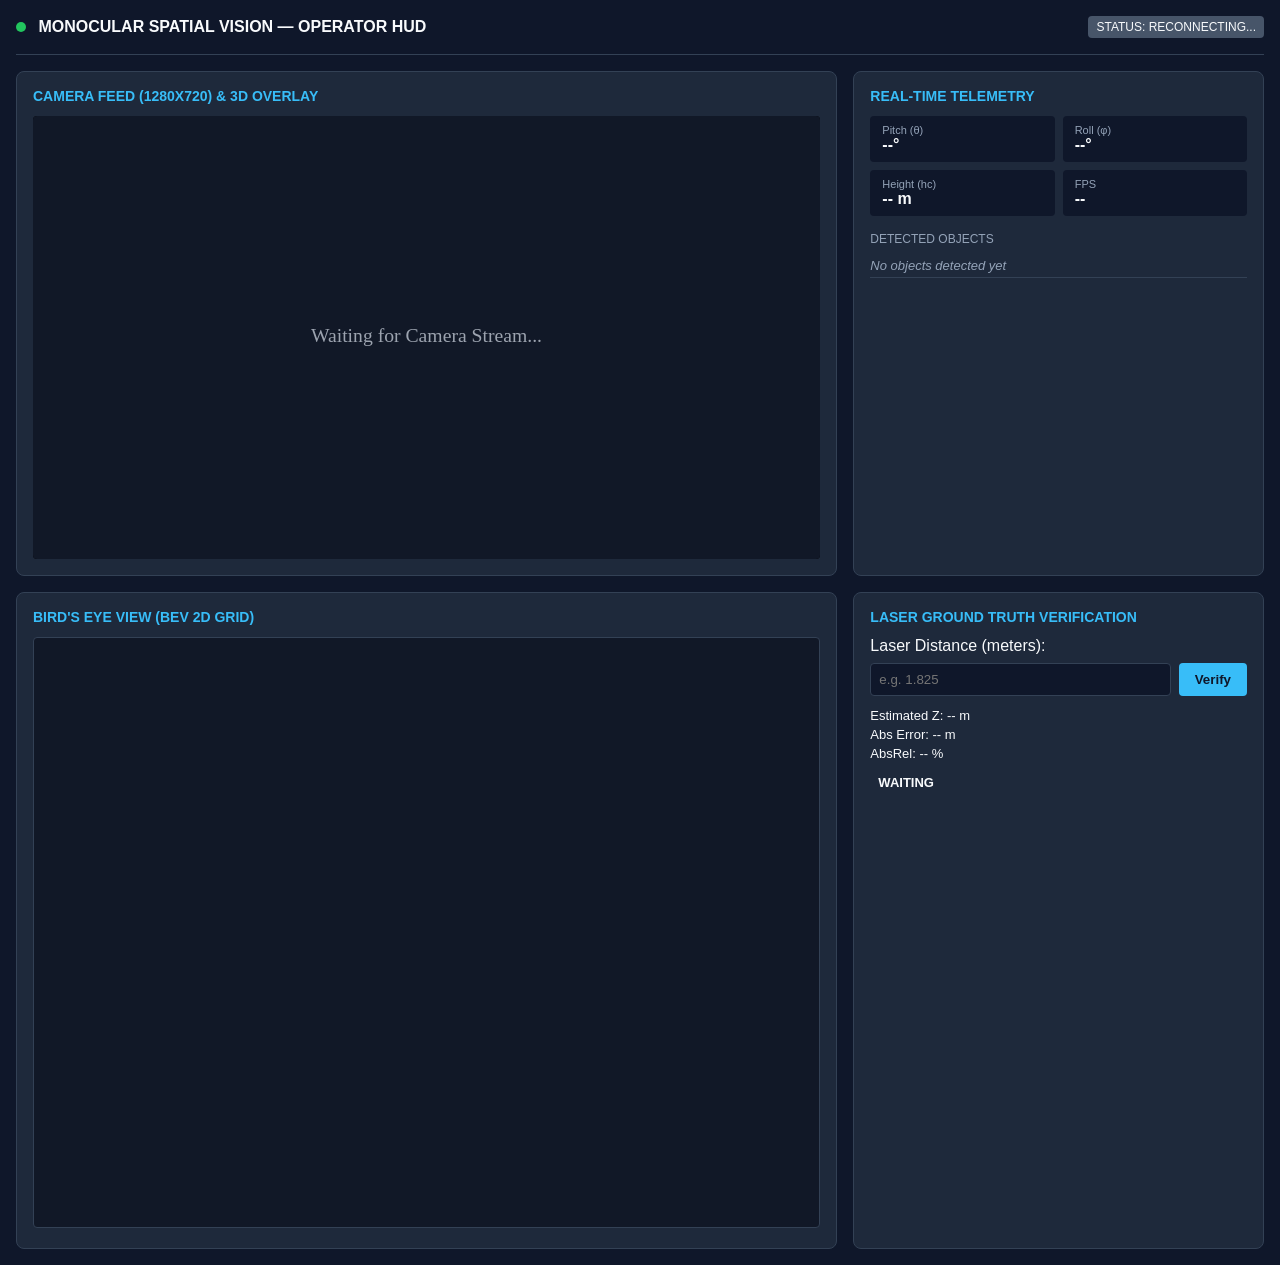
==== services/backend/app/static/hud/index.html @ 333a44da "add service folder structure" ====
<!DOCTYPE html>
<html lang="en">
<head>
  <meta charset="UTF-8">
  <meta name="viewport" content="width=device-width, initial-scale=1.0">
  <title>Monocular Spatial Vision — Operator HUD</title>
  <link rel="stylesheet" href="style.css">
</head>
<body>
  <header class="header">
    <div class="logo">
      <span class="indicator live"></span>
      <strong>MONOCULAR SPATIAL VISION — OPERATOR HUD</strong>
    </div>
    <div class="status-badge" id="hud-status">STATUS: CONNECTING...</div>
  </header>

  <main class="grid-container">
    <!-- Camera Live Feed -->
    <section class="card feed-card">
      <div class="card-title">Camera Feed (1280x720) &amp; 3D Overlay</div>
      <div class="feed-wrapper">
        <img id="mjpeg-stream" src="/api/v1/stream/live" alt="Camera Feed" onerror="this.src='data:image/svg+xml,<svg xmlns=\'http://www.w3.org/2000/svg\' width=\'640\' height=\'360\'><rect width=\'100%\' height=\'100%\' fill=\'%23111827\'/><text x=\'50%\' y=\'50%\' fill=\'%239CA3AF\' dominant-baseline=\'middle\' text-anchor=\'middle\'>Waiting for Camera Stream...</text></svg>'">
      </div>
    </section>

    <!-- Telemetry Panel -->
    <section class="card stats-card">
      <div class="card-title">Real-Time Telemetry</div>
      <div class="stats-grid">
        <div class="stat-box"><span class="label">Pitch (θ)</span><span class="value" id="val-pitch">--°</span></div>
        <div class="stat-box"><span class="label">Roll (φ)</span><span class="value" id="val-roll">--°</span></div>
        <div class="stat-box"><span class="label">Height (hc)</span><span class="value" id="val-height">-- m</span></div>
        <div class="stat-box"><span class="label">FPS</span><span class="value" id="val-fps">--</span></div>
      </div>

      <div class="card-subtitle">Detected Objects</div>
      <ul class="object-list" id="object-list">
        <li class="empty-msg">No objects detected yet</li>
      </ul>
    </section>

    <!-- Bird's Eye View (BEV) -->
    <section class="card bev-card">
      <div class="card-title">Bird's Eye View (BEV 2D Grid)</div>
      <canvas id="bev-canvas" width="400" height="300"></canvas>
    </section>

    <!-- Laser Ground Truth Benchmark -->
    <section class="card laser-card">
      <div class="card-title">Laser Ground Truth Verification</div>
      <form id="laser-form">
        <label for="laser-input">Laser Distance (meters):</label>
        <div class="input-row">
          <input type="number" id="laser-input" step="0.001" placeholder="e.g. 1.825" required>
          <button type="submit" id="btn-verify">Verify</button>
        </div>
      </form>
      <div class="benchmark-result" id="benchmark-result">
        <div>Estimated Z: <span id="res-est">--</span> m</div>
        <div>Abs Error: <span id="res-abs">--</span> m</div>
        <div>AbsRel: <span id="res-absrel">--</span> %</div>
        <div class="badge" id="res-badge">WAITING</div>
      </div>
    </section>
  </main>

  <script src="app.js"></script>
</body>
</html>
---- services/backend/app/static/hud/style.css ----
/* Operator HUD Styling (Dark Theme) */

:root {
  --bg-primary: #0F172A;
  --bg-card: #1E293B;
  --border-color: #334155;
  --text-main: #F8FAFC;
  --text-muted: #94A3B8;
  --accent-blue: #38BDF8;
  --accent-green: #22C55E;
  --accent-red: #EF4444;
}

* {
  box-sizing: border-box;
  margin: 0;
  padding: 0;
}

body {
  font-family: -apple-system, BlinkMacSystemFont, "Segoe UI", Roboto, sans-serif;
  background-color: var(--bg-primary);
  color: var(--text-main);
  padding: 16px;
}

.header {
  display: flex;
  justify-content: space-between;
  align-items: center;
  padding-bottom: 16px;
  border-bottom: 1px solid var(--border-color);
  margin-bottom: 16px;
}

.indicator.live {
  display: inline-block;
  width: 10px;
  height: 10px;
  background-color: var(--accent-green);
  border-radius: 50%;
  margin-right: 8px;
}

.status-badge {
  font-size: 12px;
  padding: 4px 8px;
  border-radius: 4px;
  background-color: #475569;
}

.status-badge.online {
  background-color: var(--accent-green);
  color: #0F172A;
  font-weight: bold;
}

.grid-container {
  display: grid;
  grid-template-columns: 2fr 1fr;
  grid-gap: 16px;
}

.card {
  background-color: var(--bg-card);
  border: 1px solid var(--border-color);
  border-radius: 8px;
  padding: 16px;
}

.card-title {
  font-size: 14px;
  font-weight: 600;
  text-transform: uppercase;
  color: var(--accent-blue);
  margin-bottom: 12px;
}

.card-subtitle {
  font-size: 12px;
  color: var(--text-muted);
  text-transform: uppercase;
  margin: 16px 0 8px 0;
}

.feed-wrapper {
  position: relative;
  background-color: #000;
  border-radius: 4px;
  overflow: hidden;
  aspect-ratio: 16 / 9;
}

.feed-wrapper img {
  width: 100%;
  height: 100%;
  object-fit: contain;
}

.stats-grid {
  display: grid;
  grid-template-columns: 1fr 1fr;
  grid-gap: 8px;
}

.stat-box {
  background-color: #0F172A;
  padding: 8px 12px;
  border-radius: 4px;
  display: flex;
  flex-direction: column;
}

.stat-box .label {
  font-size: 11px;
  color: var(--text-muted);
}

.stat-box .value {
  font-size: 16px;
  font-weight: bold;
  color: var(--text-main);
}

.object-list {
  list-style: none;
  font-size: 13px;
  max-height: 120px;
  overflow-y: auto;
}

.object-list li {
  padding: 4px 0;
  border-bottom: 1px solid var(--border-color);
}

.empty-msg {
  color: var(--text-muted);
  font-style: italic;
}

#bev-canvas {
  width: 100%;
  height: auto;
  border: 1px solid var(--border-color);
  border-radius: 4px;
  background-color: #111827;
}

.input-row {
  display: flex;
  gap: 8px;
  margin-top: 8px;
}

input[type="number"] {
  flex: 1;
  padding: 8px;
  background-color: #0F172A;
  border: 1px solid var(--border-color);
  color: var(--text-main);
  border-radius: 4px;
}

button {
  padding: 8px 16px;
  background-color: var(--accent-blue);
  color: #0F172A;
  font-weight: bold;
  border: none;
  border-radius: 4px;
  cursor: pointer;
}

.benchmark-result {
  margin-top: 12px;
  font-size: 13px;
  display: flex;
  flex-direction: column;
  gap: 4px;
}

.badge {
  display: inline-block;
  padding: 4px 8px;
  border-radius: 4px;
  font-weight: bold;
  width: fit-content;
  margin-top: 6px;
}

.badge.pass {
  background-color: var(--accent-green);
  color: #0F172A;
}

.badge.fail {
  background-color: var(--accent-red);
  color: #FFFFFF;
}
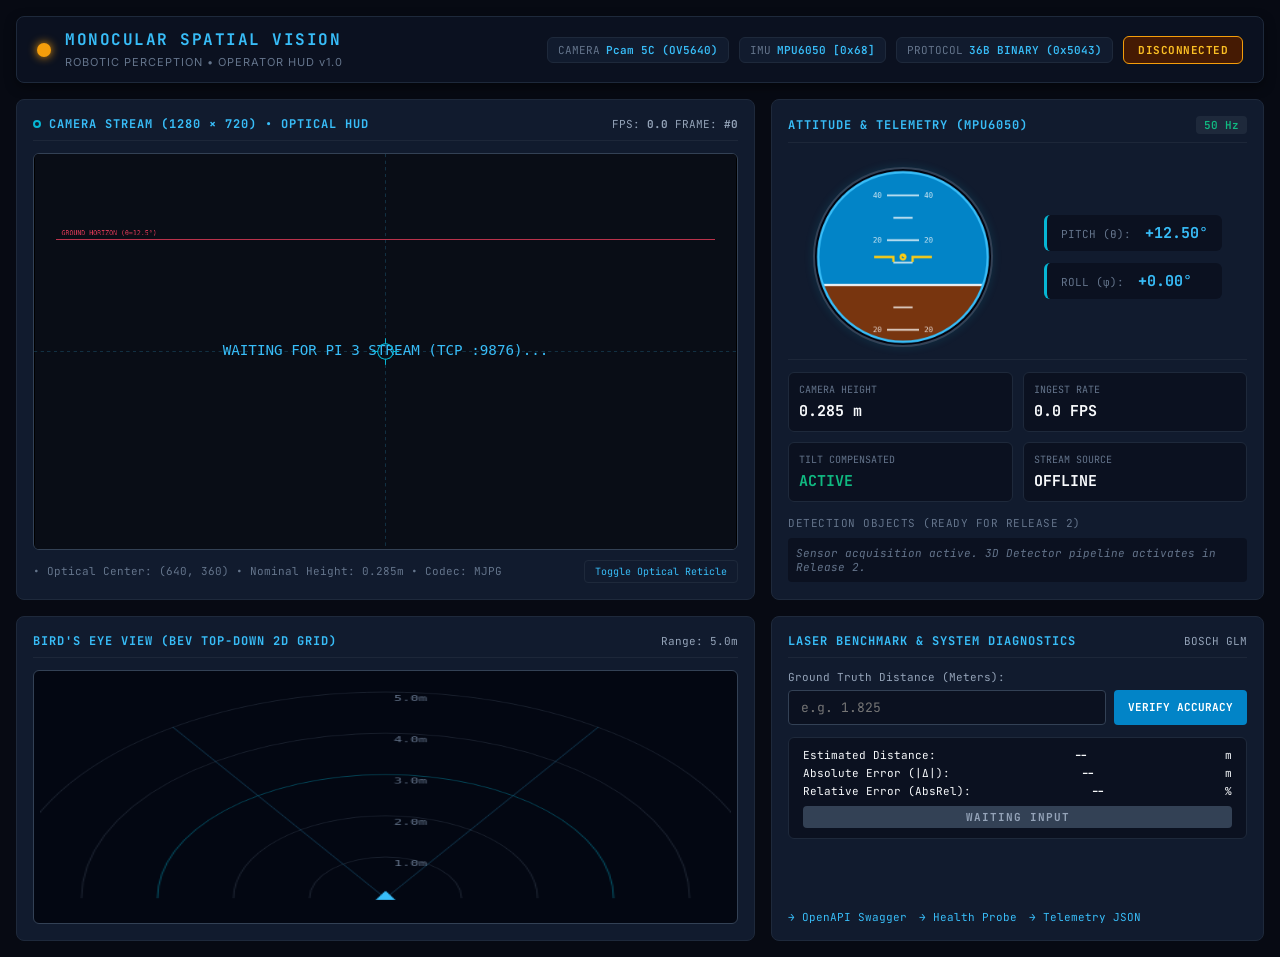
==== commit ae8df052: "feat(release-1): implement Pi 3 capture agent, ingest service, and Operator HUD - Add production dri" ====
--- a/services/backend/app/static/hud/index.html
+++ b/services/backend/app/static/hud/index.html
@@ -5,64 +5,140 @@
   <meta name="viewport" content="width=device-width, initial-scale=1.0">
   <title>Monocular Spatial Vision — Operator HUD</title>
   <link rel="stylesheet" href="style.css">
+  <link rel="preconnect" href="https://fonts.googleapis.com">
+  <link rel="preconnect" href="https://fonts.gstatic.com" crossorigin>
+  <link href="https://fonts.googleapis.com/css2?family=JetBrains+Mono:wght@400;600;700&family=Inter:wght@400;500;600;700&display=swap" rel="stylesheet">
 </head>
 <body>
+  <!-- Top Navigation Bar -->
   <header class="header">
-    <div class="logo">
-      <span class="indicator live"></span>
-      <strong>MONOCULAR SPATIAL VISION — OPERATOR HUD</strong>
+    <div class="logo-group">
+      <span class="status-orb" id="orb-status"></span>
+      <div class="title-meta">
+        <h1 class="brand-title">MONOCULAR SPATIAL VISION</h1>
+        <span class="brand-subtitle">ROBOTIC PERCEPTION &bull; OPERATOR HUD v1.0</span>
+      </div>
     </div>
-    <div class="status-badge" id="hud-status">STATUS: CONNECTING...</div>
+
+    <div class="header-badges">
+      <div class="hud-pill"><span class="pill-label">CAMERA</span><span class="pill-val" id="badge-cam">Pcam 5C (OV5640)</span></div>
+      <div class="hud-pill"><span class="pill-label">IMU</span><span class="pill-val" id="badge-imu">MPU6050 [0x68]</span></div>
+      <div class="hud-pill"><span class="pill-label">PROTOCOL</span><span class="pill-val">36B BINARY (0x5043)</span></div>
+      <div class="status-badge connecting" id="hud-status">CONNECTING...</div>
+    </div>
   </header>
 
+  <!-- Main 4-Quadrant Tactical Grid -->
   <main class="grid-container">
-    <!-- Camera Live Feed -->
+
+    <!-- Quadrant 1: Camera Live Video Feed & Tactical Reticle -->
     <section class="card feed-card">
-      <div class="card-title">Camera Feed (1280x720) &amp; 3D Overlay</div>
+      <div class="card-header">
+        <div class="card-title">
+          <span class="reticle-icon"></span> CAMERA STREAM (1280 &times; 720) &bull; OPTICAL HUD
+        </div>
+        <div class="feed-metrics">
+          <span class="metric-tag">FPS: <strong id="val-cam-fps">0.0</strong></span>
+          <span class="metric-tag">FRAME: <strong id="val-frame-id">#0</strong></span>
+        </div>
+      </div>
+
       <div class="feed-wrapper">
-        <img id="mjpeg-stream" src="/api/v1/stream/live" alt="Camera Feed" onerror="this.src='data:image/svg+xml,<svg xmlns=\'http://www.w3.org/2000/svg\' width=\'640\' height=\'360\'><rect width=\'100%\' height=\'100%\' fill=\'%23111827\'/><text x=\'50%\' y=\'50%\' fill=\'%239CA3AF\' dominant-baseline=\'middle\' text-anchor=\'middle\'>Waiting for Camera Stream...</text></svg>'">
+        <img id="mjpeg-stream" src="/api/v1/stream/live" alt="Camera Stream" onerror="this.src='data:image/svg+xml,<svg xmlns=\'http://www.w3.org/2000/svg\' width=\'640\' height=\'360\'><rect width=\'100%\' height=\'100%\' fill=\'%23090d16\'/><text x=\'50%\' y=\'50%\' fill=\'%2338bdf8\' font-family=\'monospace\' dominant-baseline=\'middle\' text-anchor=\'middle\'>WAITING FOR PI 3 STREAM (TCP :9876)...</text></svg>'">
+        <!-- Canvas overlay for optical center, dynamic tilt line, and 3D projection -->
+        <canvas id="hud-overlay-canvas" width="1280" height="720"></canvas>
+      </div>
+
+      <div class="feed-footer">
+        <span class="stream-info">&bull; Optical Center: (640, 360) &bull; Nominal Height: 0.285m &bull; Codec: MJPG</span>
+        <button class="btn-ghost" id="btn-toggle-grid">Toggle Optical Reticle</button>
       </div>
     </section>
 
-    <!-- Telemetry Panel -->
+    <!-- Quadrant 2: IMU Artificial Horizon & Attitude Telemetry -->
     <section class="card stats-card">
-      <div class="card-title">Real-Time Telemetry</div>
-      <div class="stats-grid">
-        <div class="stat-box"><span class="label">Pitch (θ)</span><span class="value" id="val-pitch">--°</span></div>
-        <div class="stat-box"><span class="label">Roll (φ)</span><span class="value" id="val-roll">--°</span></div>
-        <div class="stat-box"><span class="label">Height (hc)</span><span class="value" id="val-height">-- m</span></div>
-        <div class="stat-box"><span class="label">FPS</span><span class="value" id="val-fps">--</span></div>
+      <div class="card-header">
+        <div class="card-title">ATTITUDE & TELEMETRY (MPU6050)</div>
+        <span class="rate-badge">50 Hz</span>
       </div>
 
-      <div class="card-subtitle">Detected Objects</div>
+      <!-- Artificial Horizon Attitude Indicator Gauge -->
+      <div class="attitude-gauge-container">
+        <div class="horizon-ring">
+          <canvas id="attitude-canvas" width="220" height="220"></canvas>
+        </div>
+        <div class="attitude-labels">
+          <div class="att-num"><span class="lbl">PITCH (&theta;):</span> <strong id="val-pitch">+12.50&deg;</strong></div>
+          <div class="att-num"><span class="lbl">ROLL (&phi;):</span> <strong id="val-roll">+0.00&deg;</strong></div>
+        </div>
+      </div>
+
+      <!-- Telemetry Value Grid -->
+      <div class="stats-grid">
+        <div class="stat-box">
+          <span class="label">CAMERA HEIGHT</span>
+          <span class="value" id="val-height">0.285 m</span>
+        </div>
+        <div class="stat-box">
+          <span class="label">INGEST RATE</span>
+          <span class="value" id="val-fps">0.0 FPS</span>
+        </div>
+        <div class="stat-box">
+          <span class="label">TILT COMPENSATED</span>
+          <span class="value val-highlight" id="val-tilt-comp">ACTIVE</span>
+        </div>
+        <div class="stat-box">
+          <span class="label">STREAM SOURCE</span>
+          <span class="value" id="val-stream-source">STANDBY</span>
+        </div>
+      </div>
+
+      <div class="card-subtitle">DETECTION OBJECTS (READY FOR RELEASE 2)</div>
       <ul class="object-list" id="object-list">
-        <li class="empty-msg">No objects detected yet</li>
+        <li class="empty-msg">Sensor acquisition active. 3D Detector pipeline activates in Release 2.</li>
       </ul>
     </section>
 
-    <!-- Bird's Eye View (BEV) -->
+    <!-- Quadrant 3: Bird's Eye View (BEV Top-Down Radar Canvas) -->
     <section class="card bev-card">
-      <div class="card-title">Bird's Eye View (BEV 2D Grid)</div>
-      <canvas id="bev-canvas" width="400" height="300"></canvas>
+      <div class="card-header">
+        <div class="card-title">BIRD'S EYE VIEW (BEV TOP-DOWN 2D GRID)</div>
+        <span class="metric-tag">Range: 5.0m</span>
+      </div>
+      <div class="bev-wrapper">
+        <canvas id="bev-canvas" width="500" height="320"></canvas>
+      </div>
     </section>
 
-    <!-- Laser Ground Truth Benchmark -->
+    <!-- Quadrant 4: Laser Ground Truth Verification & Quick Diagnostics -->
     <section class="card laser-card">
-      <div class="card-title">Laser Ground Truth Verification</div>
+      <div class="card-header">
+        <div class="card-title">LASER BENCHMARK & SYSTEM DIAGNOSTICS</div>
+        <span class="metric-tag">BOSCH GLM</span>
+      </div>
+
       <form id="laser-form">
-        <label for="laser-input">Laser Distance (meters):</label>
+        <label for="laser-input">Ground Truth Distance (Meters):</label>
         <div class="input-row">
           <input type="number" id="laser-input" step="0.001" placeholder="e.g. 1.825" required>
-          <button type="submit" id="btn-verify">Verify</button>
+          <button type="submit" id="btn-verify">VERIFY ACCURACY</button>
         </div>
       </form>
+
       <div class="benchmark-result" id="benchmark-result">
-        <div>Estimated Z: <span id="res-est">--</span> m</div>
-        <div>Abs Error: <span id="res-abs">--</span> m</div>
-        <div>AbsRel: <span id="res-absrel">--</span> %</div>
-        <div class="badge" id="res-badge">WAITING</div>
+        <div class="res-row"><span>Estimated Distance:</span> <strong id="res-est">--</strong> m</div>
+        <div class="res-row"><span>Absolute Error (|&Delta;|):</span> <strong id="res-abs">--</strong> m</div>
+        <div class="res-row"><span>Relative Error (AbsRel):</span> <strong id="res-absrel">--</strong> %</div>
+        <div class="badge-status waiting" id="res-badge">WAITING INPUT</div>
+      </div>
+
+      <div class="system-links">
+        <a href="/docs" target="_blank" class="sys-link">&rarr; OpenAPI Swagger</a>
+        <a href="/health" target="_blank" class="sys-link">&rarr; Health Probe</a>
+        <a href="/api/v1/telemetry" target="_blank" class="sys-link">&rarr; Telemetry JSON</a>
       </div>
     </section>
+
   </main>
 
   <script src="app.js"></script>
--- a/services/backend/app/static/hud/style.css
+++ b/services/backend/app/static/hud/style.css
@@ -1,14 +1,23 @@
-/* Operator HUD Styling (Dark Theme) */
+/* Operator HUD Styling — Tactical Dark Aerospace Theme */
 
 :root {
-  --bg-primary: #0F172A;
-  --bg-card: #1E293B;
-  --border-color: #334155;
-  --text-main: #F8FAFC;
-  --text-muted: #94A3B8;
-  --accent-blue: #38BDF8;
-  --accent-green: #22C55E;
-  --accent-red: #EF4444;
+  --bg-space: #070a13;
+  --bg-primary: #0b1120;
+  --bg-card: #111b2e;
+  --bg-card-hover: #162238;
+  --border-subtle: #1e293b;
+  --border-bright: #334155;
+  --text-main: #f8fafc;
+  --text-muted: #94a3b8;
+  --text-dim: #64748b;
+  --accent-cyan: #06b6d4;
+  --accent-sky: #38bdf8;
+  --accent-green: #10b981;
+  --accent-amber: #f59e0b;
+  --accent-red: #ef4444;
+  --glow-cyan: rgba(6, 182, 212, 0.25);
+  --font-mono: "JetBrains Mono", monospace, monospace;
+  --font-sans: "Inter", -apple-system, BlinkMacSystemFont, "Segoe UI", Roboto, sans-serif;
 }
 
 * {
@@ -18,183 +27,468 @@
 }
 
 body {
-  font-family: -apple-system, BlinkMacSystemFont, "Segoe UI", Roboto, sans-serif;
-  background-color: var(--bg-primary);
+  font-family: var(--font-sans);
+  background-color: var(--bg-space);
   color: var(--text-main);
   padding: 16px;
-}
-
+  min-height: 100vh;
+  display: flex;
+  flex-direction: column;
+}
+
+/* Header */
 .header {
   display: flex;
   justify-content: space-between;
   align-items: center;
-  padding-bottom: 16px;
-  border-bottom: 1px solid var(--border-color);
+  padding: 12px 20px;
+  background-color: var(--bg-primary);
+  border: 1px solid var(--border-subtle);
+  border-radius: 8px;
   margin-bottom: 16px;
-}
-
-.indicator.live {
-  display: inline-block;
-  width: 10px;
-  height: 10px;
+  box-shadow: 0 4px 12px rgba(0, 0, 0, 0.4);
+}
+
+.logo-group {
+  display: flex;
+  align-items: center;
+  gap: 14px;
+}
+
+.status-orb {
+  width: 14px;
+  height: 14px;
+  border-radius: 50%;
+  background-color: var(--accent-amber);
+  box-shadow: 0 0 10px var(--accent-amber);
+  animation: pulse-glow 2s infinite ease-in-out;
+}
+
+.status-orb.online {
   background-color: var(--accent-green);
-  border-radius: 50%;
-  margin-right: 8px;
+  box-shadow: 0 0 12px var(--accent-green);
+}
+
+@keyframes pulse-glow {
+  0%, 100% { opacity: 0.8; transform: scale(0.95); }
+  50% { opacity: 1; transform: scale(1.05); }
+}
+
+.title-meta .brand-title {
+  font-family: var(--font-mono);
+  font-size: 16px;
+  letter-spacing: 1.5px;
+  color: var(--accent-sky);
+  font-weight: 700;
+}
+
+.title-meta .brand-subtitle {
+  font-size: 11px;
+  letter-spacing: 1px;
+  color: var(--text-dim);
+}
+
+.header-badges {
+  display: flex;
+  align-items: center;
+  gap: 10px;
+}
+
+.hud-pill {
+  display: flex;
+  gap: 6px;
+  background-color: var(--bg-card);
+  border: 1px solid var(--border-subtle);
+  padding: 5px 10px;
+  border-radius: 6px;
+  font-size: 11px;
+  font-family: var(--font-mono);
+}
+
+.hud-pill .pill-label {
+  color: var(--text-dim);
+}
+
+.hud-pill .pill-val {
+  color: var(--accent-sky);
+  font-weight: 600;
 }
 
 .status-badge {
-  font-size: 12px;
-  padding: 4px 8px;
-  border-radius: 4px;
-  background-color: #475569;
+  font-size: 11px;
+  font-family: var(--font-mono);
+  font-weight: 700;
+  padding: 6px 14px;
+  border-radius: 6px;
+  background-color: #334155;
+  color: var(--text-muted);
+  letter-spacing: 0.5px;
 }
 
 .status-badge.online {
-  background-color: var(--accent-green);
-  color: #0F172A;
-  font-weight: bold;
-}
-
+  background-color: #064e3b;
+  color: #34d399;
+  border: 1px solid var(--accent-green);
+}
+
+.status-badge.connecting {
+  background-color: #451a03;
+  color: #fbbf24;
+  border: 1px solid var(--accent-amber);
+}
+
+/* Grid Layout */
 .grid-container {
   display: grid;
-  grid-template-columns: 2fr 1fr;
+  grid-template-columns: 1.5fr 1fr;
   grid-gap: 16px;
+  flex: 1;
 }
 
 .card {
   background-color: var(--bg-card);
-  border: 1px solid var(--border-color);
+  border: 1px solid var(--border-subtle);
   border-radius: 8px;
   padding: 16px;
+  display: flex;
+  flex-direction: column;
+}
+
+.card-header {
+  display: flex;
+  justify-content: space-between;
+  align-items: center;
+  margin-bottom: 12px;
+  border-bottom: 1px solid rgba(255, 255, 255, 0.05);
+  padding-bottom: 8px;
 }
 
 .card-title {
-  font-size: 14px;
+  font-family: var(--font-mono);
+  font-size: 12px;
+  font-weight: 700;
+  letter-spacing: 1px;
+  color: var(--accent-sky);
+  display: flex;
+  align-items: center;
+  gap: 8px;
+}
+
+.reticle-icon {
+  display: inline-block;
+  width: 8px;
+  height: 8px;
+  border: 2px solid var(--accent-cyan);
+  border-radius: 50%;
+}
+
+.feed-metrics, .rate-badge, .metric-tag {
+  font-family: var(--font-mono);
+  font-size: 11px;
+  color: var(--text-muted);
+}
+
+.rate-badge {
+  background-color: #1e293b;
+  padding: 2px 8px;
+  border-radius: 4px;
+  color: var(--accent-green);
   font-weight: 600;
-  text-transform: uppercase;
-  color: var(--accent-blue);
-  margin-bottom: 12px;
-}
-
-.card-subtitle {
-  font-size: 12px;
-  color: var(--text-muted);
-  text-transform: uppercase;
-  margin: 16px 0 8px 0;
-}
-
+}
+
+/* Video Feed Container */
 .feed-wrapper {
   position: relative;
   background-color: #000;
-  border-radius: 4px;
+  border-radius: 6px;
   overflow: hidden;
   aspect-ratio: 16 / 9;
+  border: 1px solid var(--border-bright);
 }
 
 .feed-wrapper img {
+  position: absolute;
+  top: 0;
+  left: 0;
   width: 100%;
   height: 100%;
   object-fit: contain;
 }
 
+.feed-wrapper canvas {
+  position: absolute;
+  top: 0;
+  left: 0;
+  width: 100%;
+  height: 100%;
+  pointer-events: none;
+}
+
+.feed-footer {
+  margin-top: 10px;
+  display: flex;
+  justify-content: space-between;
+  align-items: center;
+  font-size: 11px;
+  color: var(--text-dim);
+  font-family: var(--font-mono);
+}
+
+.btn-ghost {
+  background: transparent;
+  border: 1px solid var(--border-subtle);
+  color: var(--accent-sky);
+  padding: 4px 10px;
+  border-radius: 4px;
+  font-size: 10px;
+  font-family: var(--font-mono);
+  cursor: pointer;
+  transition: all 0.2s;
+}
+
+.btn-ghost:hover {
+  background: var(--bg-card-hover);
+  border-color: var(--accent-sky);
+}
+
+/* Attitude Horizon Gauge */
+.attitude-gauge-container {
+  display: flex;
+  align-items: center;
+  justify-content: space-around;
+  padding: 12px 0;
+  border-bottom: 1px solid rgba(255, 255, 255, 0.05);
+  margin-bottom: 12px;
+}
+
+.horizon-ring {
+  width: 180px;
+  height: 180px;
+  position: relative;
+  border-radius: 50%;
+  border: 2px solid var(--border-bright);
+  overflow: hidden;
+  background-color: #020617;
+  box-shadow: inset 0 0 15px rgba(0, 0, 0, 0.8), 0 0 10px rgba(6, 182, 212, 0.15);
+}
+
+#attitude-canvas {
+  width: 100%;
+  height: 100%;
+}
+
+.attitude-labels {
+  display: flex;
+  flex-direction: column;
+  gap: 12px;
+}
+
+.att-num {
+  font-family: var(--font-mono);
+  font-size: 13px;
+  background-color: var(--bg-primary);
+  padding: 8px 14px;
+  border-radius: 6px;
+  border-left: 3px solid var(--accent-cyan);
+}
+
+.att-num .lbl {
+  color: var(--text-dim);
+  font-size: 11px;
+  margin-right: 6px;
+}
+
+.att-num strong {
+  color: #38bdf8;
+  font-size: 15px;
+}
+
+/* Stats Grid */
 .stats-grid {
   display: grid;
   grid-template-columns: 1fr 1fr;
-  grid-gap: 8px;
+  grid-gap: 10px;
+  margin-bottom: 14px;
 }
 
 .stat-box {
-  background-color: #0F172A;
-  padding: 8px 12px;
-  border-radius: 4px;
-  display: flex;
-  flex-direction: column;
+  background-color: var(--bg-primary);
+  border: 1px solid var(--border-subtle);
+  border-radius: 6px;
+  padding: 10px;
 }
 
 .stat-box .label {
-  font-size: 11px;
-  color: var(--text-muted);
+  font-size: 10px;
+  font-family: var(--font-mono);
+  color: var(--text-dim);
+  margin-bottom: 4px;
+  display: block;
 }
 
 .stat-box .value {
-  font-size: 16px;
-  font-weight: bold;
+  font-family: var(--font-mono);
+  font-size: 15px;
+  font-weight: 700;
   color: var(--text-main);
+}
+
+.stat-box .val-highlight {
+  color: var(--accent-green);
+}
+
+.card-subtitle {
+  font-size: 11px;
+  font-family: var(--font-mono);
+  color: var(--text-dim);
+  letter-spacing: 0.5px;
+  margin-bottom: 8px;
 }
 
 .object-list {
   list-style: none;
-  font-size: 13px;
-  max-height: 120px;
+  font-family: var(--font-mono);
+  font-size: 11px;
+  max-height: 90px;
   overflow-y: auto;
 }
 
-.object-list li {
-  padding: 4px 0;
-  border-bottom: 1px solid var(--border-color);
-}
-
 .empty-msg {
-  color: var(--text-muted);
+  color: var(--text-dim);
   font-style: italic;
+  padding: 8px;
+  background-color: var(--bg-primary);
+  border-radius: 4px;
+}
+
+/* BEV Radar Canvas */
+.bev-wrapper {
+  background-color: #030712;
+  border-radius: 6px;
+  border: 1px solid var(--border-bright);
+  overflow: hidden;
+  display: flex;
+  justify-content: center;
+  align-items: center;
+  padding: 6px;
 }
 
 #bev-canvas {
   width: 100%;
-  height: auto;
-  border: 1px solid var(--border-color);
-  border-radius: 4px;
-  background-color: #111827;
+  height: 240px;
+}
+
+/* Laser Form */
+#laser-form {
+  margin-bottom: 12px;
+}
+
+#laser-form label {
+  display: block;
+  font-size: 11px;
+  font-family: var(--font-mono);
+  color: var(--text-muted);
+  margin-bottom: 6px;
 }
 
 .input-row {
   display: flex;
   gap: 8px;
+}
+
+#laser-input {
+  flex: 1;
+  background-color: var(--bg-primary);
+  border: 1px solid var(--border-bright);
+  border-radius: 4px;
+  padding: 8px 12px;
+  color: var(--text-main);
+  font-family: var(--font-mono);
+  font-size: 13px;
+}
+
+#laser-input:focus {
+  outline: none;
+  border-color: var(--accent-cyan);
+  box-shadow: 0 0 8px var(--glow-cyan);
+}
+
+#btn-verify {
+  background: #0284c7;
+  color: white;
+  border: none;
+  border-radius: 4px;
+  padding: 8px 14px;
+  font-family: var(--font-mono);
+  font-size: 11px;
+  font-weight: 700;
+  cursor: pointer;
+  transition: background 0.2s;
+}
+
+#btn-verify:hover {
+  background: #0369a1;
+}
+
+.benchmark-result {
+  background-color: var(--bg-primary);
+  border: 1px solid var(--border-subtle);
+  border-radius: 6px;
+  padding: 10px 14px;
+  font-family: var(--font-mono);
+  font-size: 11px;
+  margin-bottom: 12px;
+}
+
+.res-row {
+  display: flex;
+  justify-content: space-between;
+  margin-bottom: 4px;
+}
+
+.badge-status {
+  text-align: center;
   margin-top: 8px;
-}
-
-input[type="number"] {
-  flex: 1;
-  padding: 8px;
-  background-color: #0F172A;
-  border: 1px solid var(--border-color);
-  color: var(--text-main);
-  border-radius: 4px;
-}
-
-button {
-  padding: 8px 16px;
-  background-color: var(--accent-blue);
-  color: #0F172A;
-  font-weight: bold;
-  border: none;
-  border-radius: 4px;
-  cursor: pointer;
-}
-
-.benchmark-result {
-  margin-top: 12px;
-  font-size: 13px;
-  display: flex;
-  flex-direction: column;
-  gap: 4px;
-}
-
-.badge {
-  display: inline-block;
-  padding: 4px 8px;
-  border-radius: 4px;
-  font-weight: bold;
-  width: fit-content;
-  margin-top: 6px;
-}
-
-.badge.pass {
-  background-color: var(--accent-green);
-  color: #0F172A;
-}
-
-.badge.fail {
-  background-color: var(--accent-red);
-  color: #FFFFFF;
-}
+  padding: 4px;
+  border-radius: 4px;
+  font-weight: 700;
+  letter-spacing: 1px;
+}
+
+.badge-status.waiting {
+  background-color: #334155;
+  color: var(--text-muted);
+}
+
+.badge-status.pass {
+  background-color: #064e3b;
+  color: #34d399;
+}
+
+.badge-status.fail {
+  background-color: #7f1d1d;
+  color: #f87171;
+}
+
+.system-links {
+  display: flex;
+  gap: 12px;
+  margin-top: auto;
+}
+
+.sys-link {
+  color: var(--accent-sky);
+  text-decoration: none;
+  font-size: 11px;
+  font-family: var(--font-mono);
+}
+
+.sys-link:hover {
+  text-decoration: underline;
+}
+
+@media (max-width: 900px) {
+  .grid-container {
+    grid-template-columns: 1fr;
+  }
+}
